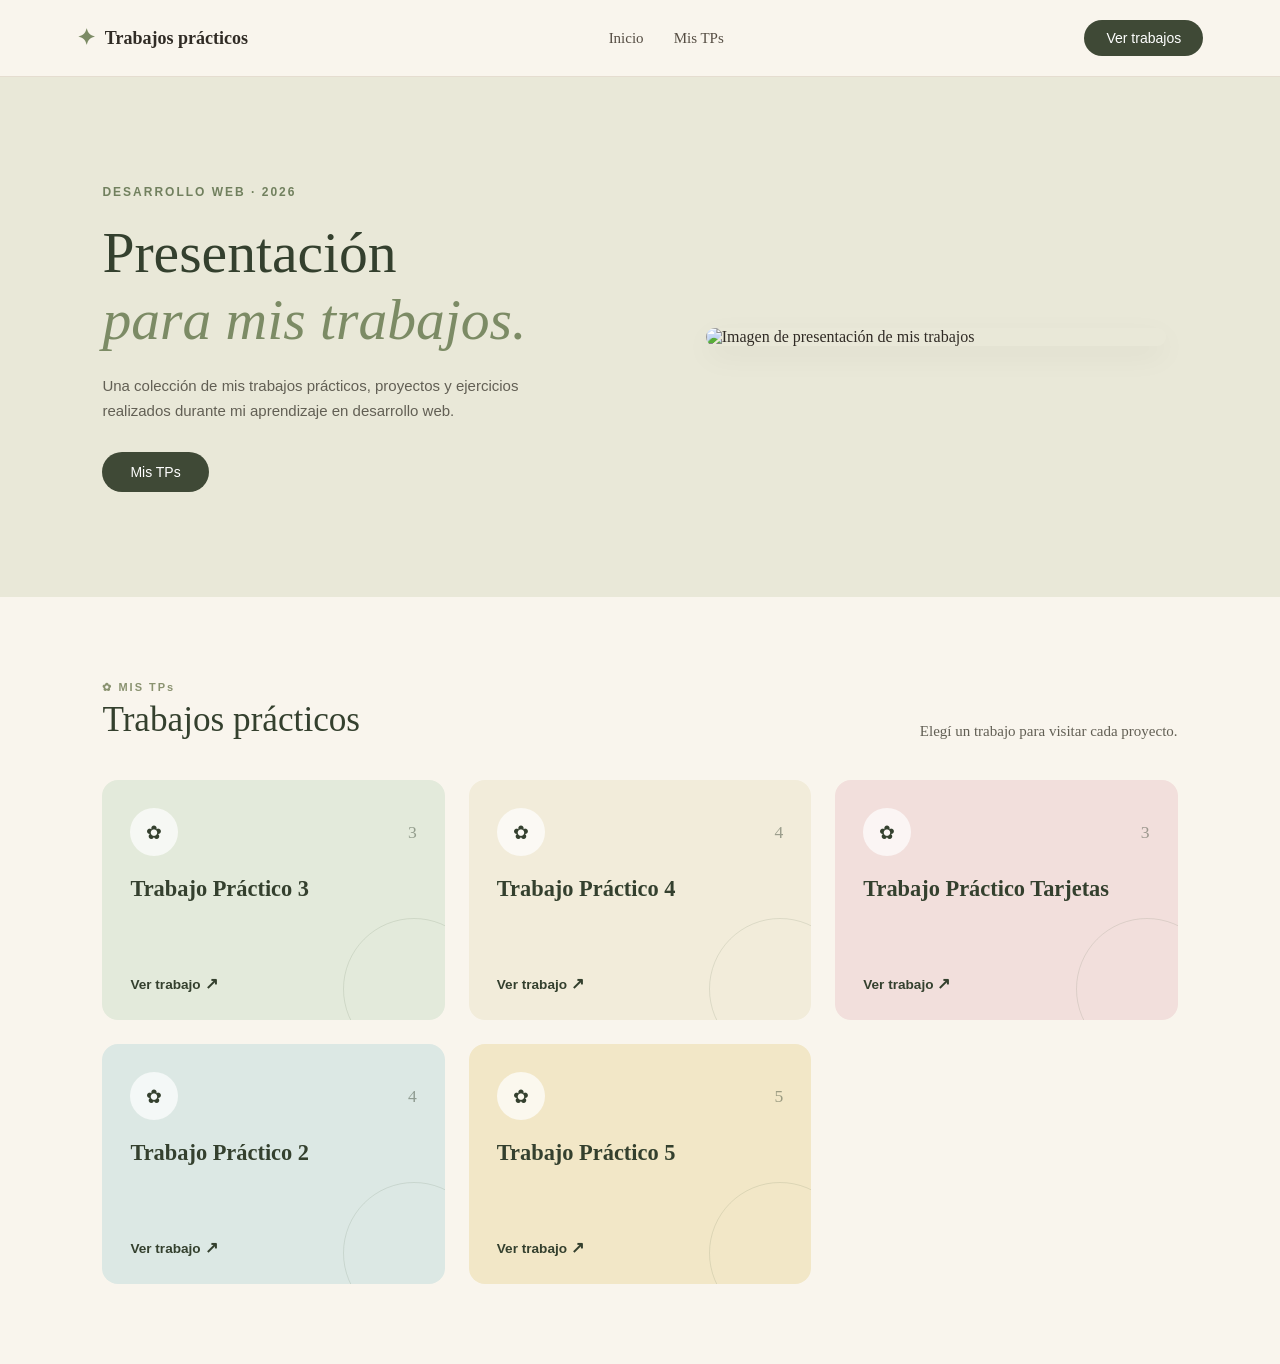
==== index.html @ e95d2431 "subir  bien" ====
<!DOCTYPE html>
<html lang="es">

<head>
    <meta charset="UTF-8">
    <meta name="viewport" content="width=device-width, initial-scale=1.0">
    <meta name="description" content="page personal con acceso a mis trabajos prácticos.">

    <title>Milagros Chaile | TPs</title>

    <link rel="stylesheet" href="style.css">
</head>

<body>

    <nav class="navbar">

        <div class="nav-container">

            <a href="#inicio" class="logo">
                <span class="logo-mark">✦</span>
                <span>Trabajos prácticos</span>
            </a>

            <div class="nav-links">
                <a href="#inicio">Inicio</a>
                <a href="#trabajos">Mis TPs</a>
            </div>

            <a href="#trabajos" class="nav-button">
                Ver trabajos
            </a>

        </div>

    </nav>


    <main>

        <header id="inicio" class="hero">

            <div class="hero-content">

                <span class="eyebrow">
                    DESARROLLO WEB · 2026
                </span>

                <h1>
                    Presentación
                    <span>para mis trabajos.</span>
                </h1>

                <p>
                    Una colección de mis trabajos prácticos, proyectos y ejercicios
                    realizados durante mi aprendizaje en desarrollo web.
                </p>

                <div class="hero-actions">

                    <a href="#trabajos" class="primary-button">
                        Mis TPs
                    </a>

                </div>

            </div>



            <div class="hero-illustration">

                <img src="https://i.pinimg.com/736x/db/45/80/db4580af57b64bcc9a12526f27c1971e.jpg" alt="Imagen de presentación de mis trabajos">

            </div>

        </header>



        <section id="trabajos" class="section works-section">

            <div class="section-heading">

                <div>

                    <span class="section-kicker">
                        ✿ MIS TPs
                    </span>

                    <h2>
                        Trabajos prácticos
                    </h2>

                </div>

                <p>
                    Elegí un trabajo para visitar cada proyecto.
                </p>

            </div>
        
            <div class="works-grid">

                <a href="../TP3/tarea3.html" class="work-card card-green">
                    <div class="card-top">
                        <span class="work-icon">✿</span>
                        <span class="card-number">3</span>
                    </div>
                    <h3>Trabajo Práctico 3</h3>
                    <span class="card-link">Ver trabajo <b>↗</b></span>
                </a>

                <a href="../TP4clase7/Tp4.html" class="work-card card-cream">
                    <div class="card-top">
                        <span class="work-icon">✿</span>
                        <span class="card-number">4</span>
                    </div>
                    <h3>Trabajo Práctico 4</h3>
                    <span class="card-link">Ver trabajo <b>↗</b></span>
                </a>

                <a href="../claseTarjetas/Tarjetas.html" class="work-card card-pink">
                    <div class="card-top">
                        <span class="work-icon">✿</span>
                        <span class="card-number">3</span>
                    </div>
                    <h3>Trabajo Práctico Tarjetas</h3>
                    <span class="card-link">Ver trabajo <b>↗</b></span>
                </a>

                <a href="../clase6/Tp2.html" class="work-card card-blue">
                    <div class="card-top">
                        <span class="work-icon">✿</span>
                        <span class="card-number">4</span>
                    </div>
                    <h3>Trabajo Práctico 2</h3>
                    <span class="card-link">Ver trabajo <b>↗</b></span>
                </a>

                <a href="../clase4/Clase4.html" class="work-card card-yellow">
                    <div class="card-top">
                        <span class="work-icon">✿</span>
                        <span class="card-number">5</span>
                    </div>
                    <h3>Trabajo Práctico 5</h3>
                    <span class="card-link">Ver trabajo <b>↗</b></span>
                </a>
        </section>

</main>

</body>
</html>
---- style.css ----
:root {
    --bg-main: #f9f5ed;
    --hero-bg: #e9e8d8;
    --text-primary: #34402e;
    --text-secondary: #625f54;
    --green-accent: #7c8b65;
    --green-dark: #3f4936;
    --green-hover: #697958;
    --border-color: #e5ddd0;
    --card-radius: 16px;
}

* {
    margin: 0;
    padding: 0;
    box-sizing: border-box;
}

html {
    scroll-behavior: smooth;
}

body {
    font-family: "Georgia", serif;
    background-color: var(--bg-main);
    color: #302b25;
}


.navbar {
    background-color: var(--bg-main);
    padding: 20px 6%;
    border-bottom: 1px solid var(--border-color);
}

.nav-container {
    max-width: 1200px;
    margin: auto;
    display: flex;
    align-items: center;
    justify-content: space-between;
    gap: 20px;
}

.logo {
    display: flex;
    align-items: center;
    gap: 10px;
    text-decoration: none;
    color: #302b25;
    font-size: 18px;
    font-weight: bold;
}

.logo-mark {
    color: var(--green-accent);
    font-size: 22px;
}

.nav-links {
    display: flex;
    gap: 30px;
}

.nav-links a {
    text-decoration: none;
    color: #554d43;
    font-size: 15px;
    transition: color 0.2s ease;
}

.nav-links a:hover {
    color: var(--green-accent);
}

.nav-button {
    background-color: var(--green-dark);
    color: white;
    text-decoration: none;
    padding: 10px 22px;
    border-radius: 25px;
    font-size: 14px;
    font-family: Arial, sans-serif;
    transition: background-color 0.2s ease;
}

.nav-button:hover {
    background-color: var(--green-hover);
}

/* ==========================================
   HERO SECTION
   ========================================== */
.hero {
    min-height: 520px;
    padding: 60px 8%;
    display: flex;
    align-items: center;
    justify-content: space-between;
    gap: 50px;
    background-color: var(--hero-bg);
    overflow: hidden;
}

.hero-content {
    width: 50%;
    max-width: 550px;
}

.eyebrow {
    color: #71805e;
    font-size: 12px;
    font-family: Arial, sans-serif;
    font-weight: bold;
    letter-spacing: 2px;
}

.hero h1 {
    font-size: clamp(38px, 4.5vw, 64px);
    line-height: 1.15;
    font-weight: normal;
    margin-top: 20px;
    color: var(--text-primary);
}

.hero h1 span {
    display: block;
    color: var(--green-accent);
    font-style: italic;
}

.hero p {
    font-family: Arial, sans-serif;
    font-size: 15px;
    line-height: 1.7;
    color: var(--text-secondary);
    margin-top: 20px;
    max-width: 480px;
}

.hero-actions {
    margin-top: 28px;
}

.primary-button {
    display: inline-block;
    background-color: var(--green-dark);
    color: white;
    text-decoration: none;
    padding: 12px 28px;
    border-radius: 30px;
    font-family: Arial, sans-serif;
    font-size: 14px;
    transition: transform 0.2s ease, background-color 0.2s ease;
}

.primary-button:hover {
    background-color: var(--green-hover);
    transform: translateY(-2px);
}

.hero-illustration {
    width: 45%;
    display: flex;
    justify-content: center;
    align-items: center;
}

.hero-illustration img {
    width: 100%;
    max-width: 460px;
    height: auto;
    border-radius: 20px;
    object-fit: cover;
    box-shadow: 0 10px 30px rgba(0, 0, 0, 0.05);
}

.section {
    padding: 80px 8%;
    max-width: 1300px;
    margin: auto;
}

.section-heading {
    display: flex;
    align-items: flex-end;
    justify-content: space-between;
    gap: 30px;
    margin-bottom: 40px;
}

.section-kicker {
    font-family: Arial, sans-serif;
    font-size: 11px;
    color: #8a9270;
    font-weight: bold;
    letter-spacing: 2px;
}

.section h2 {
    font-family: "Georgia", serif;
    font-size: 2.2rem;
    color: var(--text-primary);
    margin-top: 5px;
    font-weight: normal;
}

.section-heading p {
    font-family: "Georgia", serif;
    font-size: 15px;
    color: var(--text-secondary);
}

.works-grid {
    display: grid;
    grid-template-columns: repeat(auto-fill, minmax(300px, 1fr));
    gap: 24px;
}

.work-card {
    min-height: 240px;
    position: relative;
    padding: 28px;
    overflow: hidden;
    border-radius: var(--card-radius);
    text-decoration: none;
    color: var(--text-primary);
    transition: transform 0.25s ease, box-shadow 0.25s ease;
    border: none;
    display: flex;
    flex-direction: column;
    justify-content: space-between;
}

.work-card:hover {
    transform: translateY(-5px);
    box-shadow: 0 12px 24px rgba(60, 70, 50, 0.08);
}

.work-card::after {
    content: "";
    position: absolute;
    width: 140px;
    height: 140px;
    right: -40px;
    bottom: -40px;
    border: 1px solid rgba(60, 80, 50, 0.12);
    border-radius: 50%;
    pointer-events: none;
}

.card-green    { background-color: #e3eadb; }
.card-cream    { background-color: #f2ecda; }
.card-pink     { background-color: #f2dfdc; }
.card-blue     { background-color: #dce8e4; }
.card-yellow   { background-color: #f2e7c7; }

.card-top {
    display: flex;
    justify-content: space-between;
    align-items: center;
}

.work-icon {
    width: 48px;
    height: 48px;
    display: grid;
    place-items: center;
    border-radius: 50%;
    background: rgba(255, 255, 255, 0.7);
    font-size: 1.2rem;
    color: var(--text-primary);
}

.card-number {
    color: #34402e73;
    font-family: "Georgia", serif;
    font-size: 1.1rem;
}

.work-card h3 {
    margin-top: 20px;
    font-family: "Georgia", serif;
    font-size: 1.4rem;
    font-weight: bold;
    color: var(--text-primary);
}

.card-link {
    display: inline-flex;
    align-items: center;
    gap: 4px;
    margin-top: auto;
    padding-top: 30px;
    color: var(--text-primary);
    font-family: Arial, sans-serif;
    font-size: 0.85rem;
    font-weight: bold;
}

.card-link b {
    font-size: 1rem;
    line-height: 1;
}
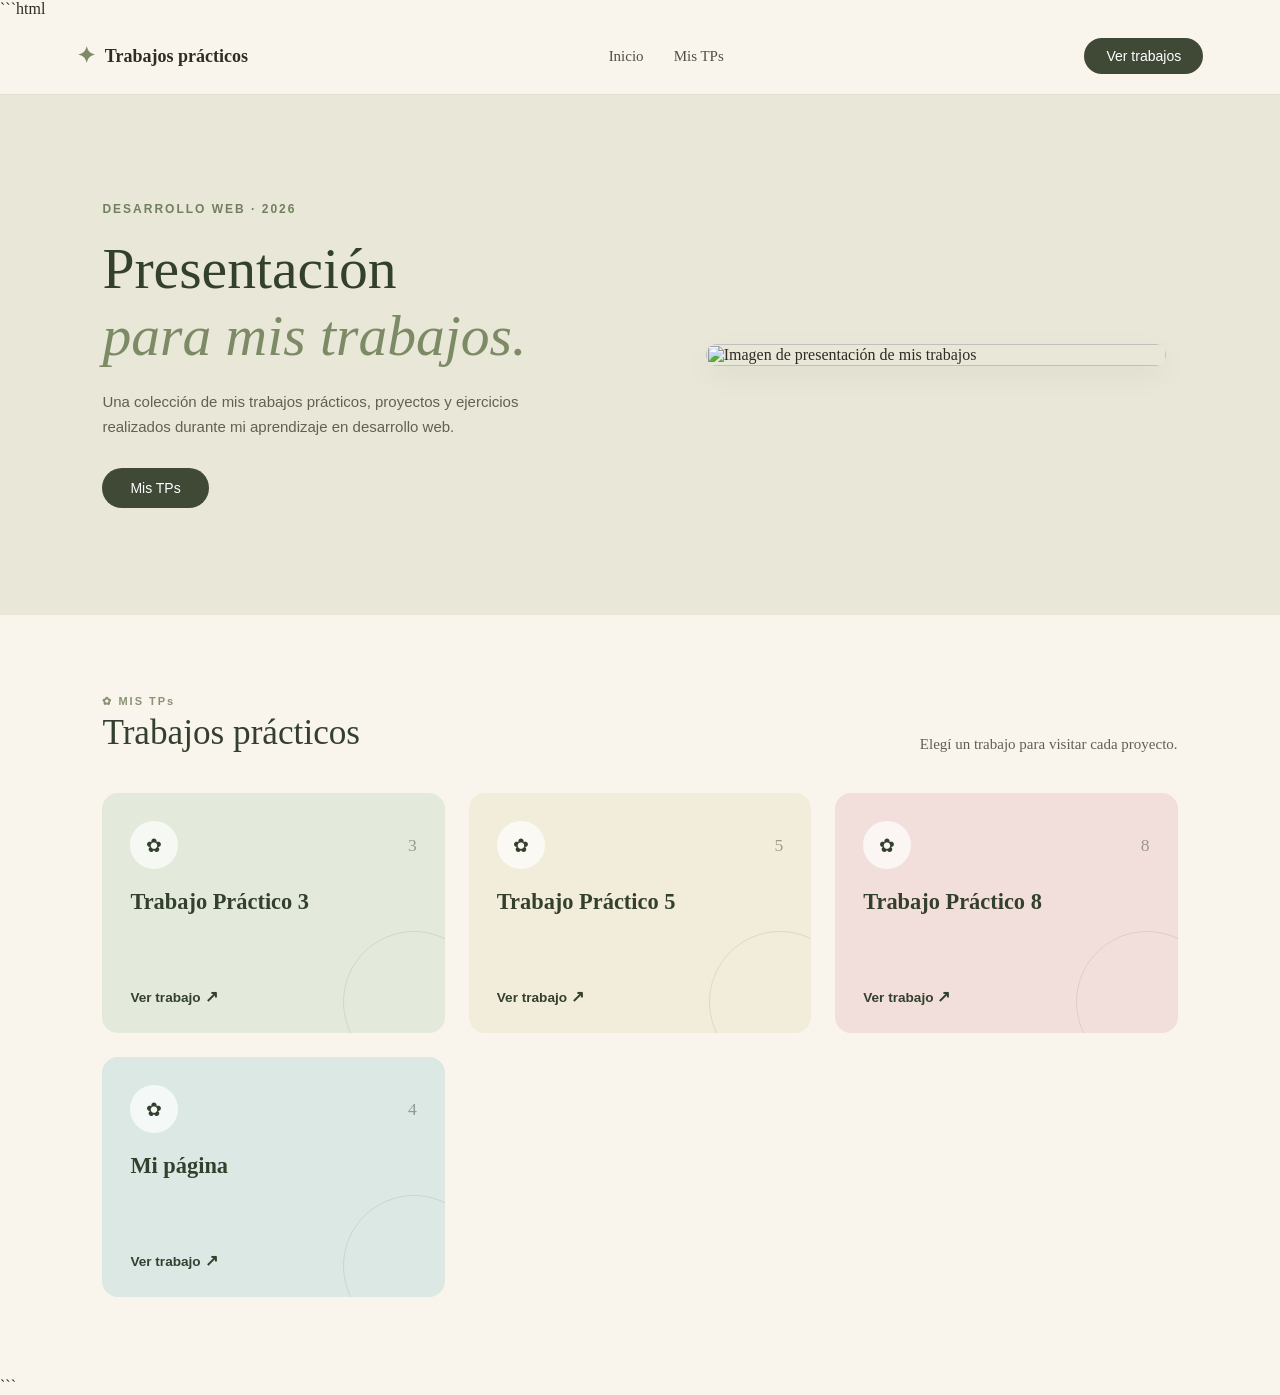
==== commit d9ec4082: "corregir enlaces de trabajos" ====
--- a/index.html
+++ b/index.html
@@ -1,11 +1,11 @@
-
+```html
 <!DOCTYPE html>
 <html lang="es">
 
 <head>
     <meta charset="UTF-8">
     <meta name="viewport" content="width=device-width, initial-scale=1.0">
-    <meta name="description" content="page personal con acceso a mis trabajos prácticos.">
+    <meta name="description" content="Página personal con acceso a mis trabajos prácticos.">
 
     <title>Milagros Chaile | TPs</title>
 
@@ -68,15 +68,15 @@
             </div>
 
 
-
             <div class="hero-illustration">
 
-                <img src="https://i.pinimg.com/736x/db/45/80/db4580af57b64bcc9a12526f27c1971e.jpg" alt="Imagen de presentación de mis trabajos">
+                <img
+                    src="https://i.pinimg.com/736x/db/45/80/db4580af57b64bcc9a12526f27c1971e.jpg"
+                    alt="Imagen de presentación de mis trabajos">
 
             </div>
 
         </header>
-
 
 
         <section id="trabajos" class="section works-section">
@@ -100,56 +100,110 @@
                 </p>
 
             </div>
-        
+
+
             <div class="works-grid">
 
-                <a href="../TP3/tarea3.html" class="work-card card-green">
-                    <div class="card-top">
-                        <span class="work-icon">✿</span>
+
+                <!-- TRABAJO PRÁCTICO 3 -->
+
+                <a href="clase3/Clase3.html" class="work-card card-green">
+
+                    <div class="card-top">
+
+                        <span class="work-icon">✿</span>
+
                         <span class="card-number">3</span>
-                    </div>
-                    <h3>Trabajo Práctico 3</h3>
-                    <span class="card-link">Ver trabajo <b>↗</b></span>
-                </a>
-
-                <a href="../TP4clase7/Tp4.html" class="work-card card-cream">
-                    <div class="card-top">
-                        <span class="work-icon">✿</span>
+
+                    </div>
+
+                    <h3>
+                        Trabajo Práctico 3
+                    </h3>
+
+                    <span class="card-link">
+                        Ver trabajo <b>↗</b>
+                    </span>
+
+                </a>
+
+
+                <!-- TRABAJO PRÁCTICO 5 -->
+
+                <a href="clase5/clase5.html" class="work-card card-cream">
+
+                    <div class="card-top">
+
+                        <span class="work-icon">✿</span>
+
+                        <span class="card-number">5</span>
+
+                    </div>
+
+                    <h3>
+                        Trabajo Práctico 5
+                    </h3>
+
+                    <span class="card-link">
+                        Ver trabajo <b>↗</b>
+                    </span>
+
+                </a>
+
+
+                <!-- TRABAJO PRÁCTICO 8 -->
+
+                <a href="Clase8/clase8.html" class="work-card card-pink">
+
+                    <div class="card-top">
+
+                        <span class="work-icon">✿</span>
+
+                        <span class="card-number">8</span>
+
+                    </div>
+
+                    <h3>
+                        Trabajo Práctico 8
+                    </h3>
+
+                    <span class="card-link">
+                        Ver trabajo <b>↗</b>
+                    </span>
+
+                </a>
+
+
+                <!-- MI PÁGINA -->
+
+                <a href="ppppp/Mipag.html" class="work-card card-blue">
+
+                    <div class="card-top">
+
+                        <span class="work-icon">✿</span>
+
                         <span class="card-number">4</span>
-                    </div>
-                    <h3>Trabajo Práctico 4</h3>
-                    <span class="card-link">Ver trabajo <b>↗</b></span>
-                </a>
-
-                <a href="../claseTarjetas/Tarjetas.html" class="work-card card-pink">
-                    <div class="card-top">
-                        <span class="work-icon">✿</span>
-                        <span class="card-number">3</span>
-                    </div>
-                    <h3>Trabajo Práctico Tarjetas</h3>
-                    <span class="card-link">Ver trabajo <b>↗</b></span>
-                </a>
-
-                <a href="../clase6/Tp2.html" class="work-card card-blue">
-                    <div class="card-top">
-                        <span class="work-icon">✿</span>
-                        <span class="card-number">4</span>
-                    </div>
-                    <h3>Trabajo Práctico 2</h3>
-                    <span class="card-link">Ver trabajo <b>↗</b></span>
-                </a>
-
-                <a href="../clase4/Clase4.html" class="work-card card-yellow">
-                    <div class="card-top">
-                        <span class="work-icon">✿</span>
-                        <span class="card-number">5</span>
-                    </div>
-                    <h3>Trabajo Práctico 5</h3>
-                    <span class="card-link">Ver trabajo <b>↗</b></span>
-                </a>
+
+                    </div>
+
+                    <h3>
+                        Mi página
+                    </h3>
+
+                    <span class="card-link">
+                        Ver trabajo <b>↗</b>
+                    </span>
+
+                </a>
+
+
+            </div>
+
         </section>
 
-</main>
+    </main>
 
 </body>
-</html>+
+</html>
+```
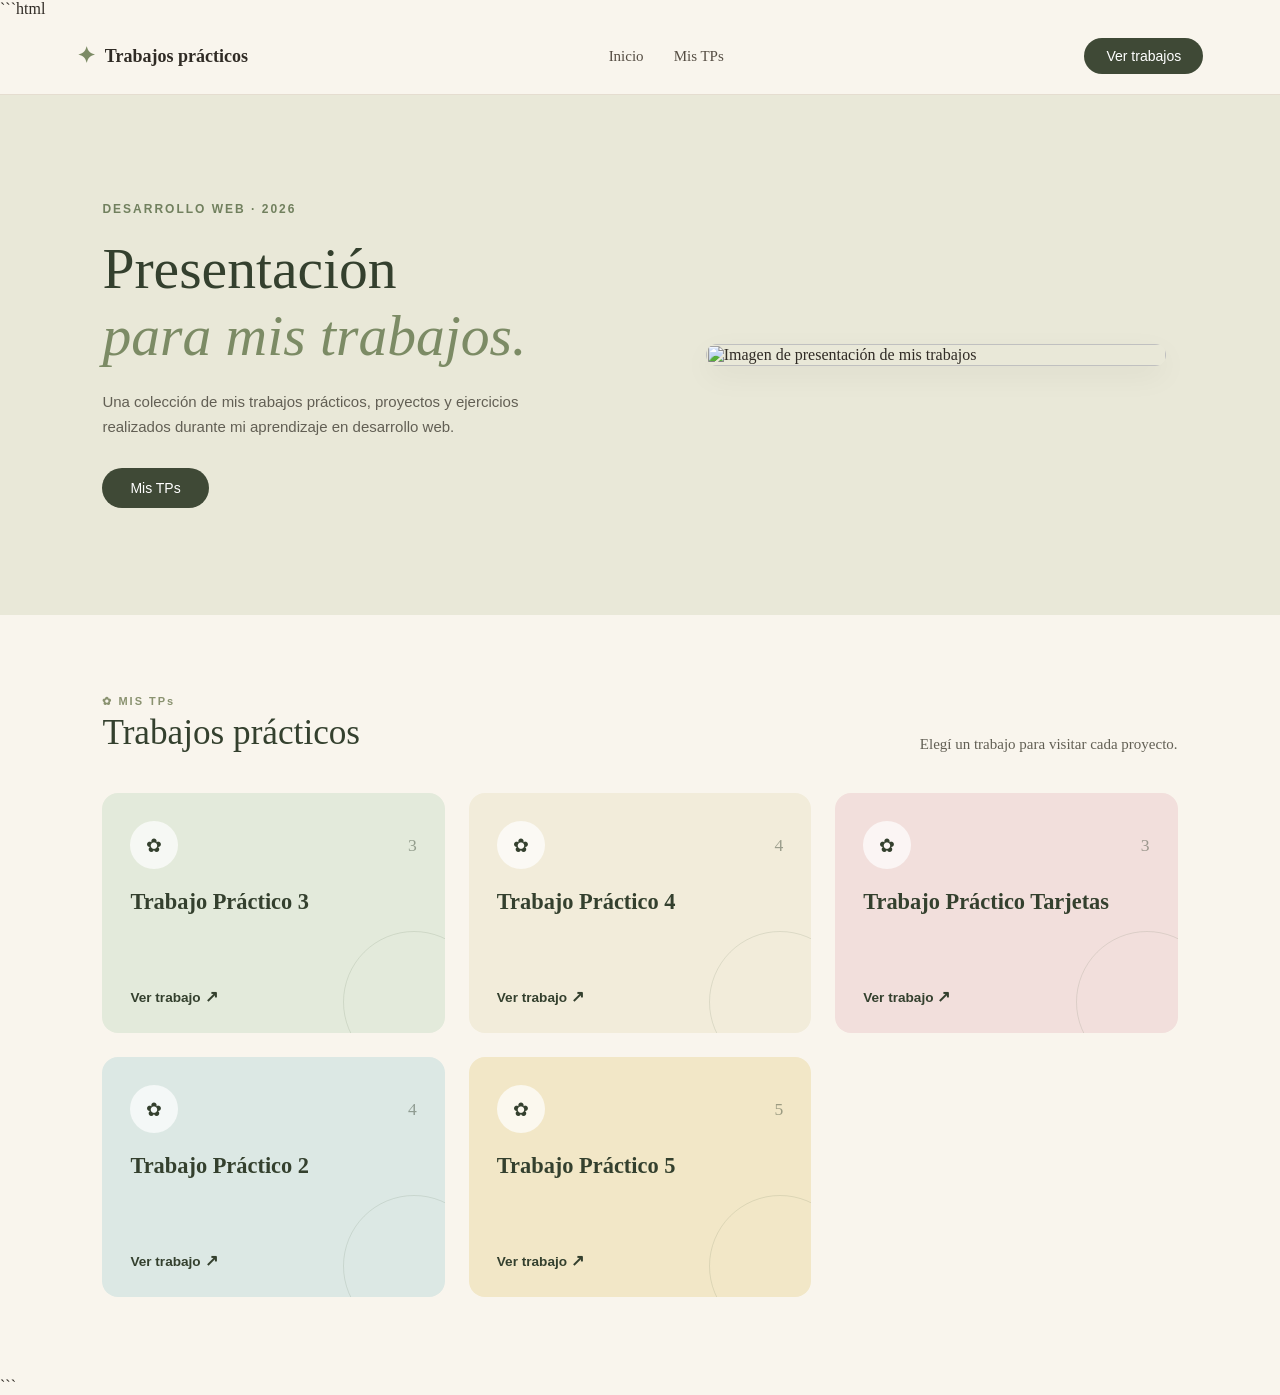
==== commit 560088d5: "corregir enlaces" ====
--- a/index.html
+++ b/index.html
@@ -5,7 +5,7 @@
 <head>
     <meta charset="UTF-8">
     <meta name="viewport" content="width=device-width, initial-scale=1.0">
-    <meta name="description" content="Página personal con acceso a mis trabajos prácticos.">
+    <meta name="description" content="page personal con acceso a mis trabajos prácticos.">
 
     <title>Milagros Chaile | TPs</title>
 
@@ -68,15 +68,15 @@
             </div>
 
 
+
             <div class="hero-illustration">
 
-                <img
-                    src="https://i.pinimg.com/736x/db/45/80/db4580af57b64bcc9a12526f27c1971e.jpg"
-                    alt="Imagen de presentación de mis trabajos">
+                <img src="https://i.pinimg.com/736x/db/45/80/db4580af57b64bcc9a12526f27c1971e.jpg" alt="Imagen de presentación de mis trabajos">
 
             </div>
 
         </header>
+
 
 
         <section id="trabajos" class="section works-section">
@@ -100,102 +100,53 @@
                 </p>
 
             </div>
-
-
+        
             <div class="works-grid">
 
-
-                <!-- TRABAJO PRÁCTICO 3 -->
-
-                <a href="clase3/Clase3.html" class="work-card card-green">
-
+                <a href="TP3/tarea3.html" class="work-card card-green">
                     <div class="card-top">
-
                         <span class="work-icon">✿</span>
-
                         <span class="card-number">3</span>
-
                     </div>
-
-                    <h3>
-                        Trabajo Práctico 3
-                    </h3>
-
-                    <span class="card-link">
-                        Ver trabajo <b>↗</b>
-                    </span>
-
+                    <h3>Trabajo Práctico 3</h3>
+                    <span class="card-link">Ver trabajo <b>↗</b></span>
                 </a>
 
-
-                <!-- TRABAJO PRÁCTICO 5 -->
-
-                <a href="clase5/clase5.html" class="work-card card-cream">
-
+                <a href="TP4clase7/Tp4.html" class="work-card card-cream">
                     <div class="card-top">
-
                         <span class="work-icon">✿</span>
-
-                        <span class="card-number">5</span>
-
+                        <span class="card-number">4</span>
                     </div>
-
-                    <h3>
-                        Trabajo Práctico 5
-                    </h3>
-
-                    <span class="card-link">
-                        Ver trabajo <b>↗</b>
-                    </span>
-
+                    <h3>Trabajo Práctico 4</h3>
+                    <span class="card-link">Ver trabajo <b>↗</b></span>
                 </a>
 
-
-                <!-- TRABAJO PRÁCTICO 8 -->
-
-                <a href="Clase8/clase8.html" class="work-card card-pink">
-
+                <a href="claseTarjetas/Tarjetas.html" class="work-card card-pink">
                     <div class="card-top">
-
                         <span class="work-icon">✿</span>
-
-                        <span class="card-number">8</span>
-
+                        <span class="card-number">3</span>
                     </div>
-
-                    <h3>
-                        Trabajo Práctico 8
-                    </h3>
-
-                    <span class="card-link">
-                        Ver trabajo <b>↗</b>
-                    </span>
-
+                    <h3>Trabajo Práctico Tarjetas</h3>
+                    <span class="card-link">Ver trabajo <b>↗</b></span>
                 </a>
 
-
-                <!-- MI PÁGINA -->
-
-                <a href="ppppp/Mipag.html" class="work-card card-blue">
-
+                <a href="clase6/Tp2.html" class="work-card card-blue">
                     <div class="card-top">
-
                         <span class="work-icon">✿</span>
-
                         <span class="card-number">4</span>
-
                     </div>
-
-                    <h3>
-                        Mi página
-                    </h3>
-
-                    <span class="card-link">
-                        Ver trabajo <b>↗</b>
-                    </span>
-
+                    <h3>Trabajo Práctico 2</h3>
+                    <span class="card-link">Ver trabajo <b>↗</b></span>
                 </a>
 
+                <a href="clase4/Clase4.html" class="work-card card-yellow">
+                    <div class="card-top">
+                        <span class="work-icon">✿</span>
+                        <span class="card-number">5</span>
+                    </div>
+                    <h3>Trabajo Práctico 5</h3>
+                    <span class="card-link">Ver trabajo <b>↗</b></span>
+                </a>
 
             </div>
 
@@ -204,6 +155,5 @@
     </main>
 
 </body>
-
 </html>
 ```
